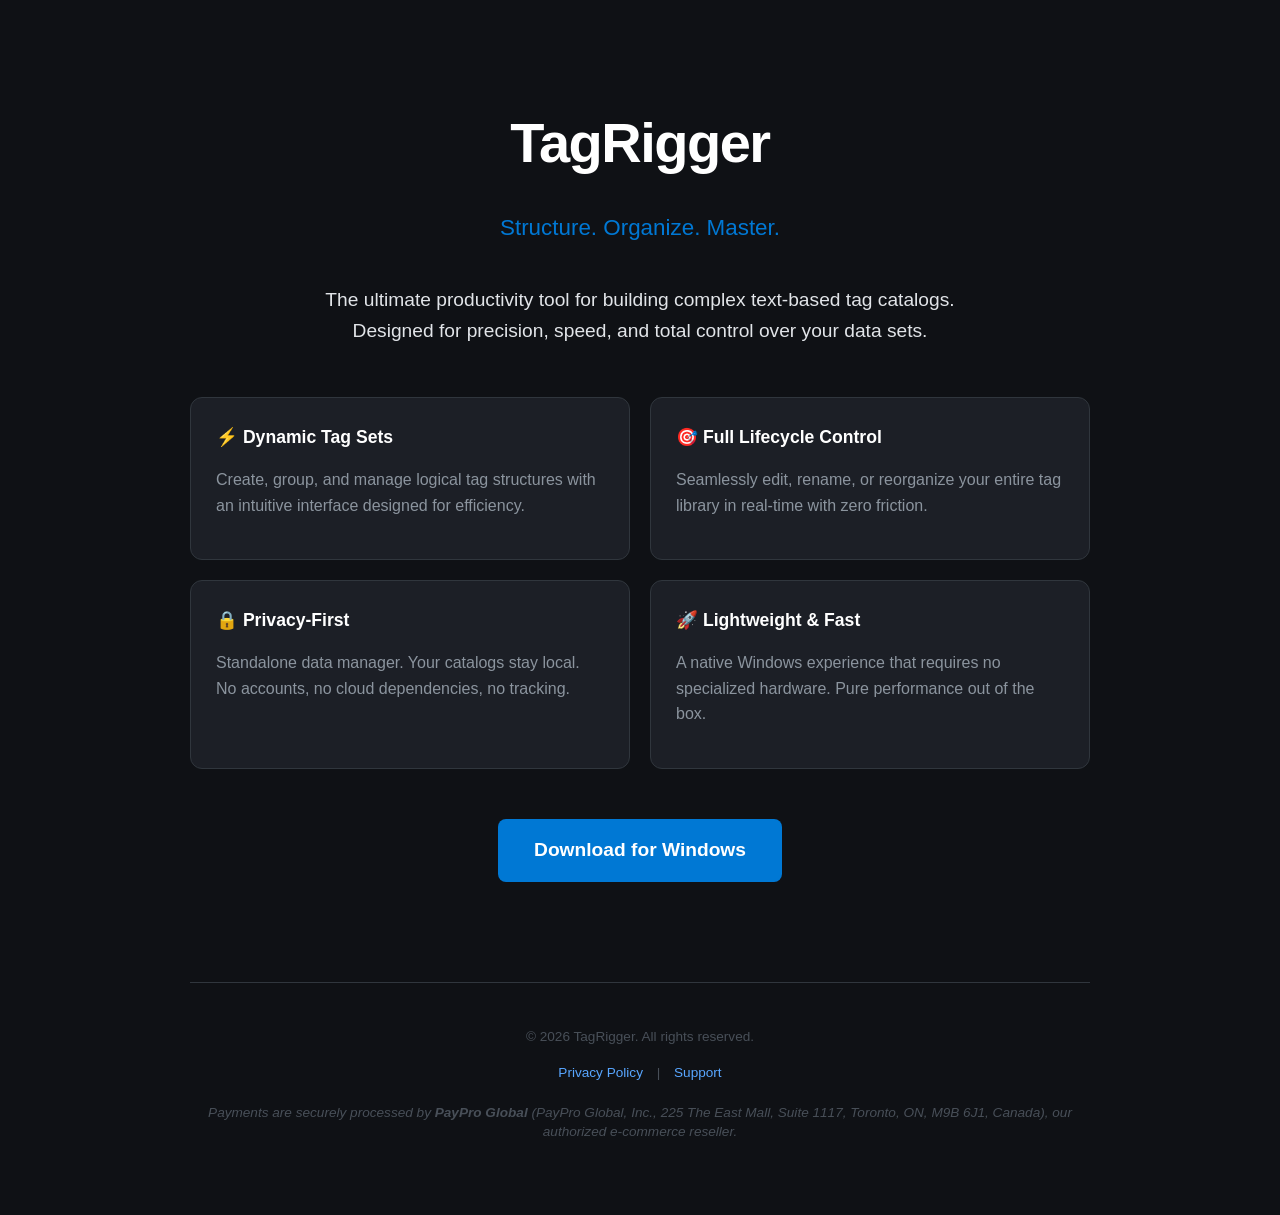
==== index.html @ 4c2f1343 "Update index.html" ====
<!DOCTYPE html>
<html lang="en">
<head>
    <meta charset="UTF-8">
    <meta name="viewport" content="width=device-width, initial-scale=1.0">
    <title>TagRigger | Professional Tag Management Tool</title>
    <style>
        :root {
            --bg-color: #0f1115; /* Глубокий темный */
            --card-bg: #1c1f26;
            --border-color: #30363d;
            --text-main: #8b949e;
            --text-bright: #ffffff;
            --accent-blue: #0078D4; /* Цвет из вашего приложения */
        }

        body { 
            font-family: -apple-system, BlinkMacSystemFont, "Segoe UI", Roboto, sans-serif; 
            background: var(--bg-color); 
            color: var(--text-main); 
            line-height: 1.6; 
            margin: 0; 
            padding: 0; 
        }
        .container { max-width: 900px; margin: 0 auto; padding: 60px 20px; text-align: center; }
        
        h1 { font-size: 3.5rem; margin-bottom: 10px; color: var(--text-bright); letter-spacing: -1.5px; }
        .tagline { font-size: 1.4rem; color: var(--accent-blue); margin-bottom: 40px; font-weight: 300; }
        
        .main-description { font-size: 1.2rem; margin-bottom: 50px; color: #e1e4e8; max-width: 700px; margin-left: auto; margin-right: auto; }

        .features { display: grid; grid-template-columns: 1fr 1fr; gap: 20px; text-align: left; margin-bottom: 50px; }
        .feature-card { background: var(--card-bg); padding: 25px; border-radius: 12px; border: 1px solid var(--border-color); }
        .feature-card strong { color: var(--text-bright); display: block; margin-bottom: 10px; font-size: 1.1rem; }

        .btn { background: var(--accent-blue); color: white; padding: 16px 36px; text-decoration: none; border-radius: 8px; font-weight: bold; font-size: 1.2rem; display: inline-block; transition: transform 0.2s, background 0.2s; }
        .btn:hover { background: #0086ed; transform: translateY(-2px); }

        footer { margin-top: 100px; padding-top: 30px; border-top: 1px solid var(--border-color); font-size: 0.85rem; color: #484f58; }
        footer a { color: #58a6ff; text-decoration: none; margin: 0 10px; }
        .reseller-info { margin-top: 20px; font-style: italic; line-height: 1.4; }
    </style>
</head>
<body>
    <div class="container">
        <h1>TagRigger</h1>
        <p class="tagline">Structure. Organize. Master.</p>
        
        <p class="main-description">
            The ultimate productivity tool for building complex text-based tag catalogs. 
            Designed for precision, speed, and total control over your data sets.
        </p>

        <div class="features">
            <div class="feature-card">
                <strong>⚡ Dynamic Tag Sets</strong>
                <p>Create, group, and manage logical tag structures with an intuitive interface designed for efficiency.</p>
            </div>
            <div class="feature-card">
                <strong>🎯 Full Lifecycle Control</strong>
                <p>Seamlessly edit, rename, or reorganize your entire tag library in real-time with zero friction.</p>
            </div>
            <div class="feature-card">
                <strong>🔒 Privacy-First</strong>
                <p>Standalone data manager. Your catalogs stay local. No accounts, no cloud dependencies, no tracking.</p>
            </div>
            <div class="feature-card">
                <strong>🚀 Lightweight & Fast</strong>
                <p>A native Windows experience that requires no specialized hardware. Pure performance out of the box.</p>
            </div>
        </div>

        <a href="#" class="btn">Download for Windows</a>

        <footer>
            <p>&copy; 2026 TagRigger. All rights reserved.</p>
            <p>
                <a href="privacy.html">Privacy Policy</a> | 
                <a href="mailto:support@tagrigger.com">Support</a>
            </p>
            <p class="reseller-info">
                Payments are securely processed by <strong>PayPro Global</strong> (PayPro Global, Inc., 225 The East Mall, Suite 1117, Toronto, ON, M9B 6J1, Canada), our authorized e-commerce reseller.
            </p>
        </footer>
    </div>
</body>
</html>
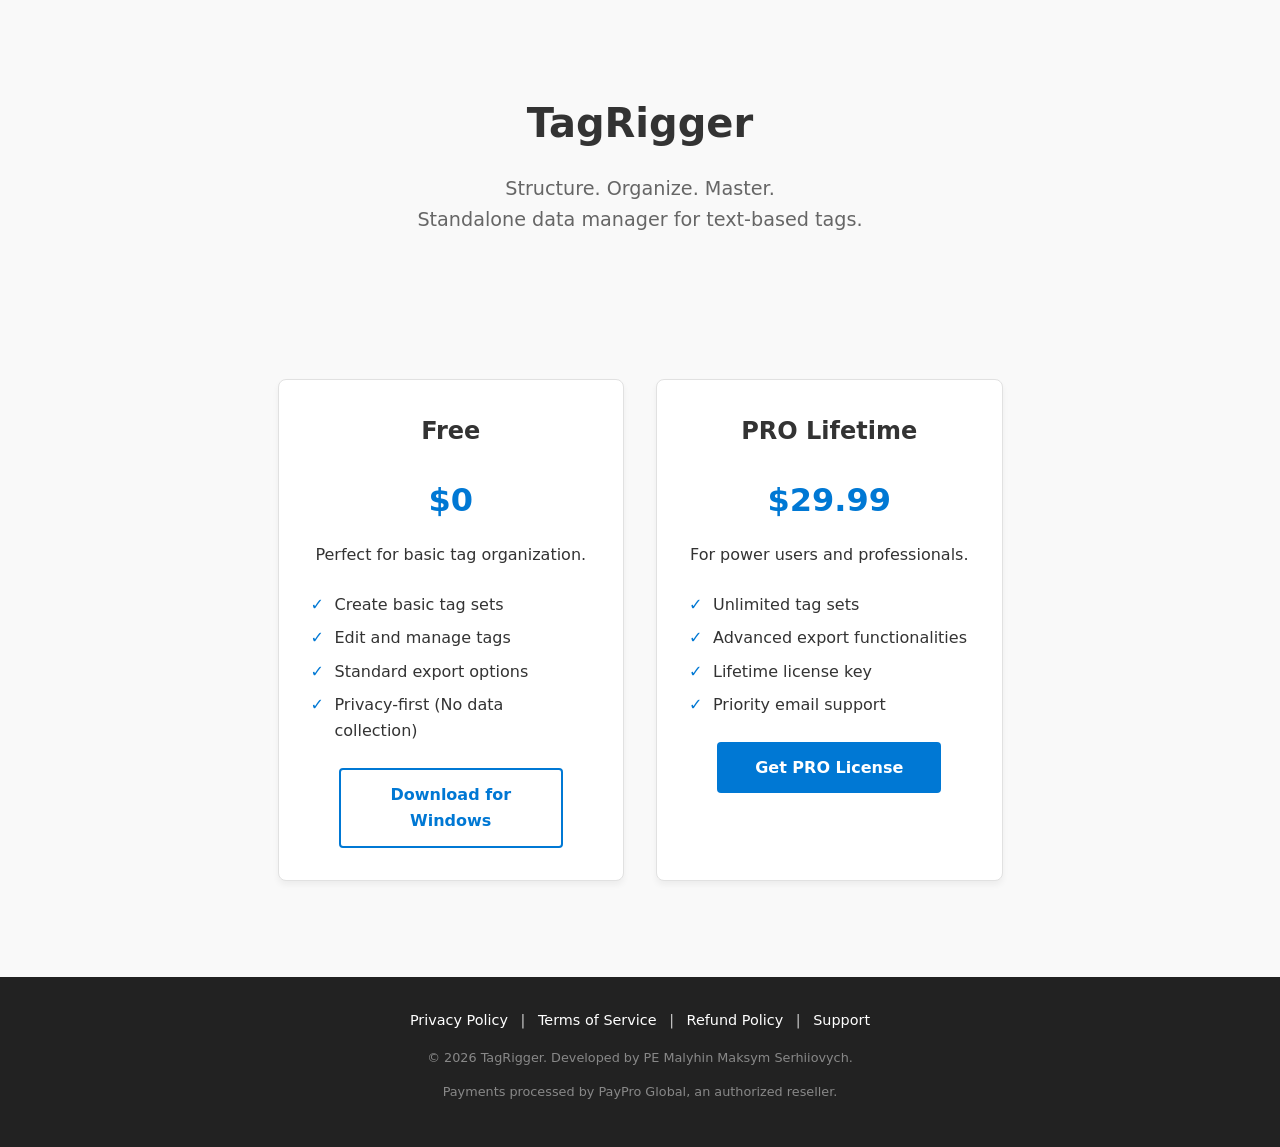
==== commit 2fd7d597: "Update index.html" ====
--- a/index.html
+++ b/index.html
@@ -3,85 +3,58 @@
 <head>
     <meta charset="UTF-8">
     <meta name="viewport" content="width=device-width, initial-scale=1.0">
-    <title>TagRigger | Professional Tag Management Tool</title>
-    <style>
-        :root {
-            --bg-color: #0f1115; /* Глубокий темный */
-            --card-bg: #1c1f26;
-            --border-color: #30363d;
-            --text-main: #8b949e;
-            --text-bright: #ffffff;
-            --accent-blue: #0078D4; /* Цвет из вашего приложения */
-        }
-
-        body { 
-            font-family: -apple-system, BlinkMacSystemFont, "Segoe UI", Roboto, sans-serif; 
-            background: var(--bg-color); 
-            color: var(--text-main); 
-            line-height: 1.6; 
-            margin: 0; 
-            padding: 0; 
-        }
-        .container { max-width: 900px; margin: 0 auto; padding: 60px 20px; text-align: center; }
-        
-        h1 { font-size: 3.5rem; margin-bottom: 10px; color: var(--text-bright); letter-spacing: -1.5px; }
-        .tagline { font-size: 1.4rem; color: var(--accent-blue); margin-bottom: 40px; font-weight: 300; }
-        
-        .main-description { font-size: 1.2rem; margin-bottom: 50px; color: #e1e4e8; max-width: 700px; margin-left: auto; margin-right: auto; }
-
-        .features { display: grid; grid-template-columns: 1fr 1fr; gap: 20px; text-align: left; margin-bottom: 50px; }
-        .feature-card { background: var(--card-bg); padding: 25px; border-radius: 12px; border: 1px solid var(--border-color); }
-        .feature-card strong { color: var(--text-bright); display: block; margin-bottom: 10px; font-size: 1.1rem; }
-
-        .btn { background: var(--accent-blue); color: white; padding: 16px 36px; text-decoration: none; border-radius: 8px; font-weight: bold; font-size: 1.2rem; display: inline-block; transition: transform 0.2s, background 0.2s; }
-        .btn:hover { background: #0086ed; transform: translateY(-2px); }
-
-        footer { margin-top: 100px; padding-top: 30px; border-top: 1px solid var(--border-color); font-size: 0.85rem; color: #484f58; }
-        footer a { color: #58a6ff; text-decoration: none; margin: 0 10px; }
-        .reseller-info { margin-top: 20px; font-style: italic; line-height: 1.4; }
-    </style>
+    <title>TagRigger - Professional Tag Management</title>
+    <link rel="stylesheet" href="style.css">
 </head>
 <body>
+
+    <header>
+        <h1>TagRigger</h1>
+        <p class="subtitle">Structure. Organize. Master.<br>Standalone data manager for text-based tags.</p>
+    </header>
+
     <div class="container">
-        <h1>TagRigger</h1>
-        <p class="tagline">Structure. Organize. Master.</p>
-        
-        <p class="main-description">
-            The ultimate productivity tool for building complex text-based tag catalogs. 
-            Designed for precision, speed, and total control over your data sets.
-        </p>
+        <div class="pricing">
+            <div class="card">
+                <h3>Free</h3>
+                <div class="price">$0</div>
+                <p>Perfect for basic tag organization.</p>
+                <ul class="features">
+                    <li>Create basic tag sets</li>
+                    <li>Edit and manage tags</li>
+                    <li>Standard export options</li>
+                    <li>Privacy-first (No data collection)</li>
+                </ul>
+                <a href="#" class="btn btn-outline">Download for Windows</a>
+            </div>
 
-        <div class="features">
-            <div class="feature-card">
-                <strong>⚡ Dynamic Tag Sets</strong>
-                <p>Create, group, and manage logical tag structures with an intuitive interface designed for efficiency.</p>
-            </div>
-            <div class="feature-card">
-                <strong>🎯 Full Lifecycle Control</strong>
-                <p>Seamlessly edit, rename, or reorganize your entire tag library in real-time with zero friction.</p>
-            </div>
-            <div class="feature-card">
-                <strong>🔒 Privacy-First</strong>
-                <p>Standalone data manager. Your catalogs stay local. No accounts, no cloud dependencies, no tracking.</p>
-            </div>
-            <div class="feature-card">
-                <strong>🚀 Lightweight & Fast</strong>
-                <p>A native Windows experience that requires no specialized hardware. Pure performance out of the box.</p>
+            <div class="card">
+                <h3>PRO Lifetime</h3>
+                <div class="price">$29.99</div>
+                <p>For power users and professionals.</p>
+                <ul class="features">
+                    <li>Unlimited tag sets</li>
+                    <li>Advanced export functionalities</li>
+                    <li>Lifetime license key</li>
+                    <li>Priority email support</li>
+                </ul>
+                <a href="mailto:support@tagrigger.com?subject=Pre-order PRO" class="btn">Get PRO License</a>
             </div>
         </div>
+    </div>
 
-        <a href="#" class="btn">Download for Windows</a>
+    <footer>
+        <div>
+            <a href="privacy.html">Privacy Policy</a> | 
+            <a href="terms.html">Terms of Service</a> | 
+            <a href="refund.html">Refund Policy</a> | 
+            <a href="mailto:support@tagrigger.com">Support</a>
+        </div>
+        <div class="footer-legal">
+            <p>&copy; 2026 TagRigger. Developed by PE Malyhin Maksym Serhiiovych.</p>
+            <p>Payments processed by PayPro Global, an authorized reseller.</p>
+        </div>
+    </footer>
 
-        <footer>
-            <p>&copy; 2026 TagRigger. All rights reserved.</p>
-            <p>
-                <a href="privacy.html">Privacy Policy</a> | 
-                <a href="mailto:support@tagrigger.com">Support</a>
-            </p>
-            <p class="reseller-info">
-                Payments are securely processed by <strong>PayPro Global</strong> (PayPro Global, Inc., 225 The East Mall, Suite 1117, Toronto, ON, M9B 6J1, Canada), our authorized e-commerce reseller.
-            </p>
-        </footer>
-    </div>
 </body>
 </html>
--- a/style.css
+++ b/style.css
@@ -0,0 +1,161 @@
+:root {
+    --primary-color: #0078D4; /* Цвет в стиле Microsoft */
+    --primary-hover: #005A9E;
+    --text-main: #333333;
+    --text-muted: #666666;
+    --bg-color: #f9f9f9;
+    --bg-card: #ffffff;
+    --border-color: #e1e1e1;
+}
+
+body {
+    font-family: 'Segoe UI', system-ui, -apple-system, sans-serif;
+    color: var(--text-main);
+    background-color: var(--bg-color);
+    line-height: 1.6;
+    margin: 0;
+    padding: 0;
+    display: flex;
+    flex-direction: column;
+    min-height: 100vh;
+}
+
+header {
+    text-align: center;
+    padding: 4rem 2rem 2rem;
+}
+
+h1 {
+    font-size: 2.5rem;
+    margin-bottom: 0.5rem;
+}
+
+h2 {
+    font-size: 1.8rem;
+    margin-top: 2rem;
+}
+
+.subtitle {
+    font-size: 1.2rem;
+    color: var(--text-muted);
+    margin-bottom: 2rem;
+}
+
+.container {
+    max-width: 900px;
+    margin: 0 auto;
+    padding: 2rem;
+    flex: 1;
+}
+
+/* Блок Pricing */
+.pricing {
+    display: flex;
+    gap: 2rem;
+    justify-content: center;
+    flex-wrap: wrap;
+    margin-top: 3rem;
+}
+
+.card {
+    background: var(--bg-card);
+    border: 1px solid var(--border-color);
+    border-radius: 8px;
+    padding: 2rem;
+    flex: 1;
+    min-width: 280px;
+    max-width: 400px;
+    box-shadow: 0 4px 6px rgba(0,0,0,0.05);
+    text-align: center;
+}
+
+.card h3 {
+    margin-top: 0;
+    font-size: 1.5rem;
+}
+
+.price {
+    font-size: 2rem;
+    font-weight: bold;
+    margin: 1rem 0;
+    color: var(--primary-color);
+}
+
+.features {
+    list-style: none;
+    padding: 0;
+    margin: 1.5rem 0;
+    text-align: left;
+}
+
+.features li {
+    margin-bottom: 0.5rem;
+    padding-left: 1.5rem;
+    position: relative;
+}
+
+.features li::before {
+    content: "✓";
+    color: var(--primary-color);
+    position: absolute;
+    left: 0;
+    font-weight: bold;
+}
+
+.btn {
+    display: inline-block;
+    background-color: var(--primary-color);
+    color: white;
+    padding: 0.8rem 1.5rem;
+    text-decoration: none;
+    border-radius: 4px;
+    font-weight: bold;
+    transition: background 0.3s;
+    width: 80%;
+    box-sizing: border-box;
+}
+
+.btn:hover {
+    background-color: var(--primary-hover);
+}
+
+.btn-outline {
+    background-color: transparent;
+    color: var(--primary-color);
+    border: 2px solid var(--primary-color);
+}
+
+.btn-outline:hover {
+    background-color: var(--primary-color);
+    color: white;
+}
+
+/* Юридические страницы */
+.legal-content h2 { margin-top: 2rem; }
+.legal-content p { margin-bottom: 1rem; }
+
+/* Футер */
+footer {
+    background-color: #222;
+    color: #ccc;
+    text-align: center;
+    padding: 2rem;
+    margin-top: 4rem;
+    font-size: 0.9rem;
+}
+
+footer a {
+    color: #fff;
+    text-decoration: none;
+    margin: 0 0.5rem;
+}
+
+footer a:hover {
+    text-decoration: underline;
+}
+
+.footer-legal {
+    margin-top: 1rem;
+    font-size: 0.8rem;
+    color: #888;
+}
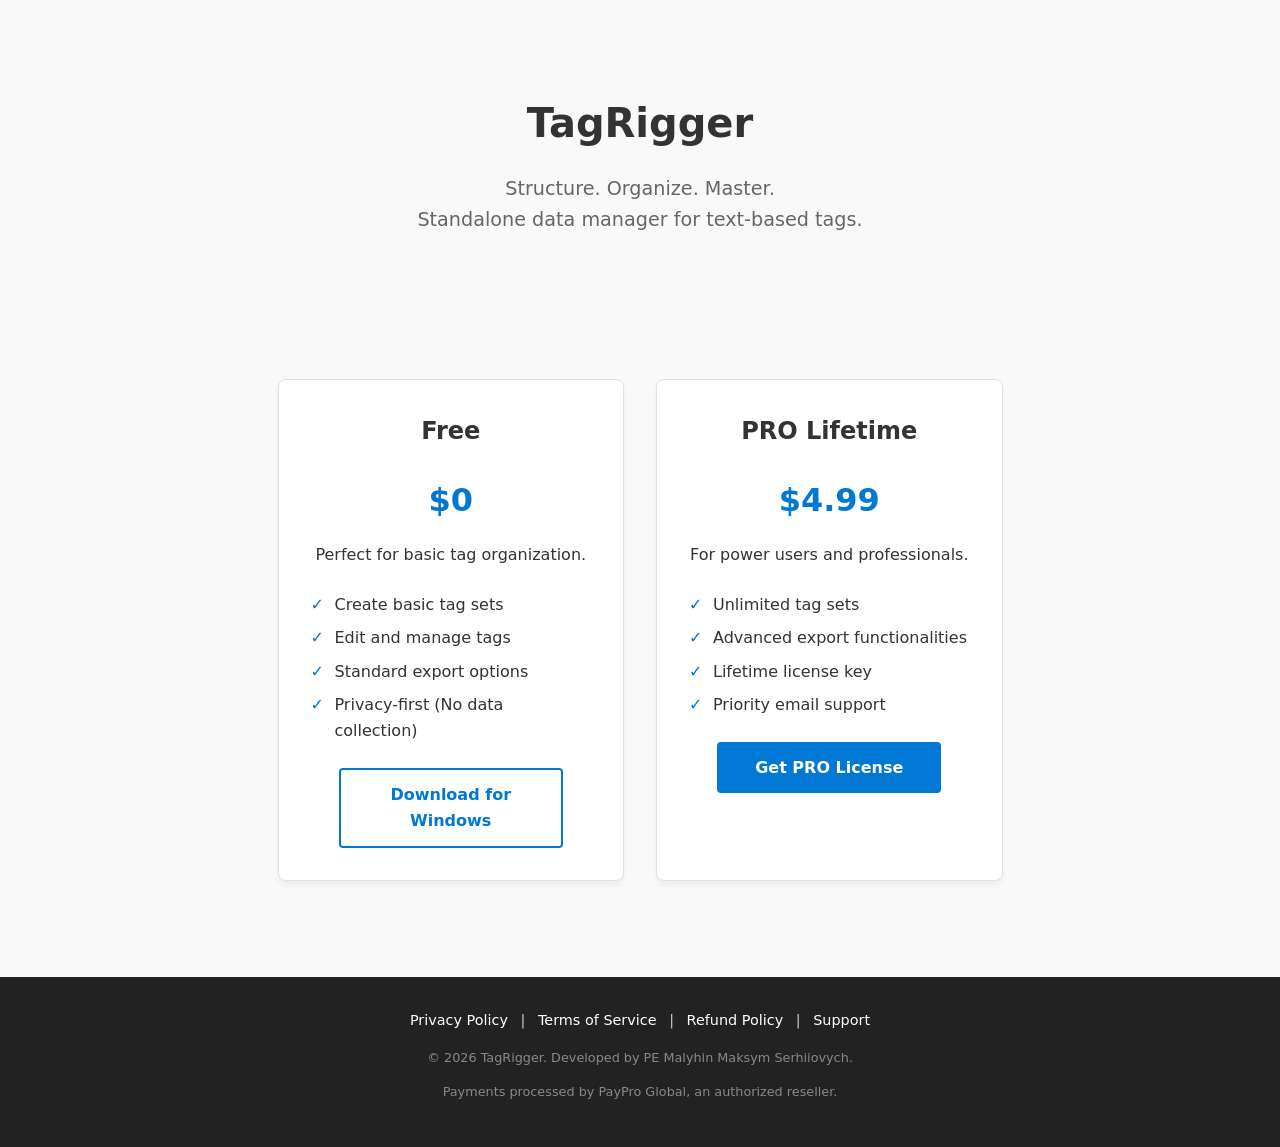
==== commit f66c7457: "Update index.html" ====
--- a/index.html
+++ b/index.html
@@ -30,7 +30,7 @@
 
             <div class="card">
                 <h3>PRO Lifetime</h3>
-                <div class="price">$29.99</div>
+                <div class="price">$4.99</div>
                 <p>For power users and professionals.</p>
                 <ul class="features">
                     <li>Unlimited tag sets</li>
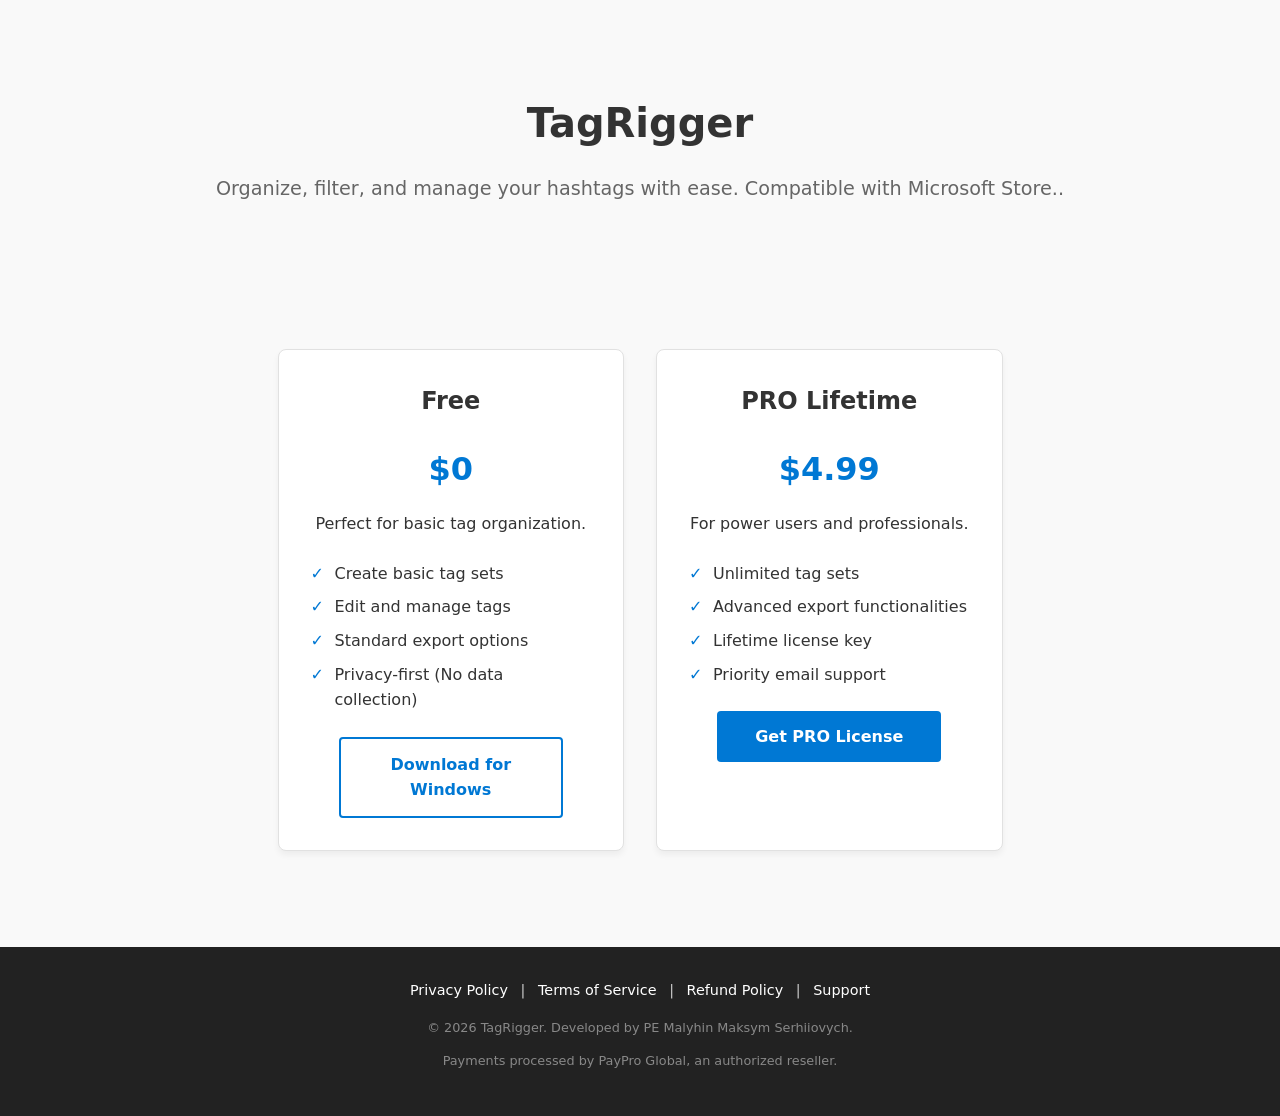
==== commit f74bdbf1: "Update index.html" ====
--- a/index.html
+++ b/index.html
@@ -10,7 +10,7 @@
 
     <header>
         <h1>TagRigger</h1>
-        <p class="subtitle">Structure. Organize. Master.<br>Standalone data manager for text-based tags.</p>
+        <p class="subtitle">Organize, filter, and manage your hashtags with ease. Compatible with Microsoft Store..</p>
     </header>
 
     <div class="container">
@@ -38,7 +38,7 @@
                     <li>Lifetime license key</li>
                     <li>Priority email support</li>
                 </ul>
-                <a href="mailto:support@tagrigger.com?subject=Pre-order PRO" class="btn">Get PRO License</a>
+                <a href="https://store.payproglobal.com/checkout?products[1][id]=131465" class="btn">Get PRO License</a>
             </div>
         </div>
     </div>
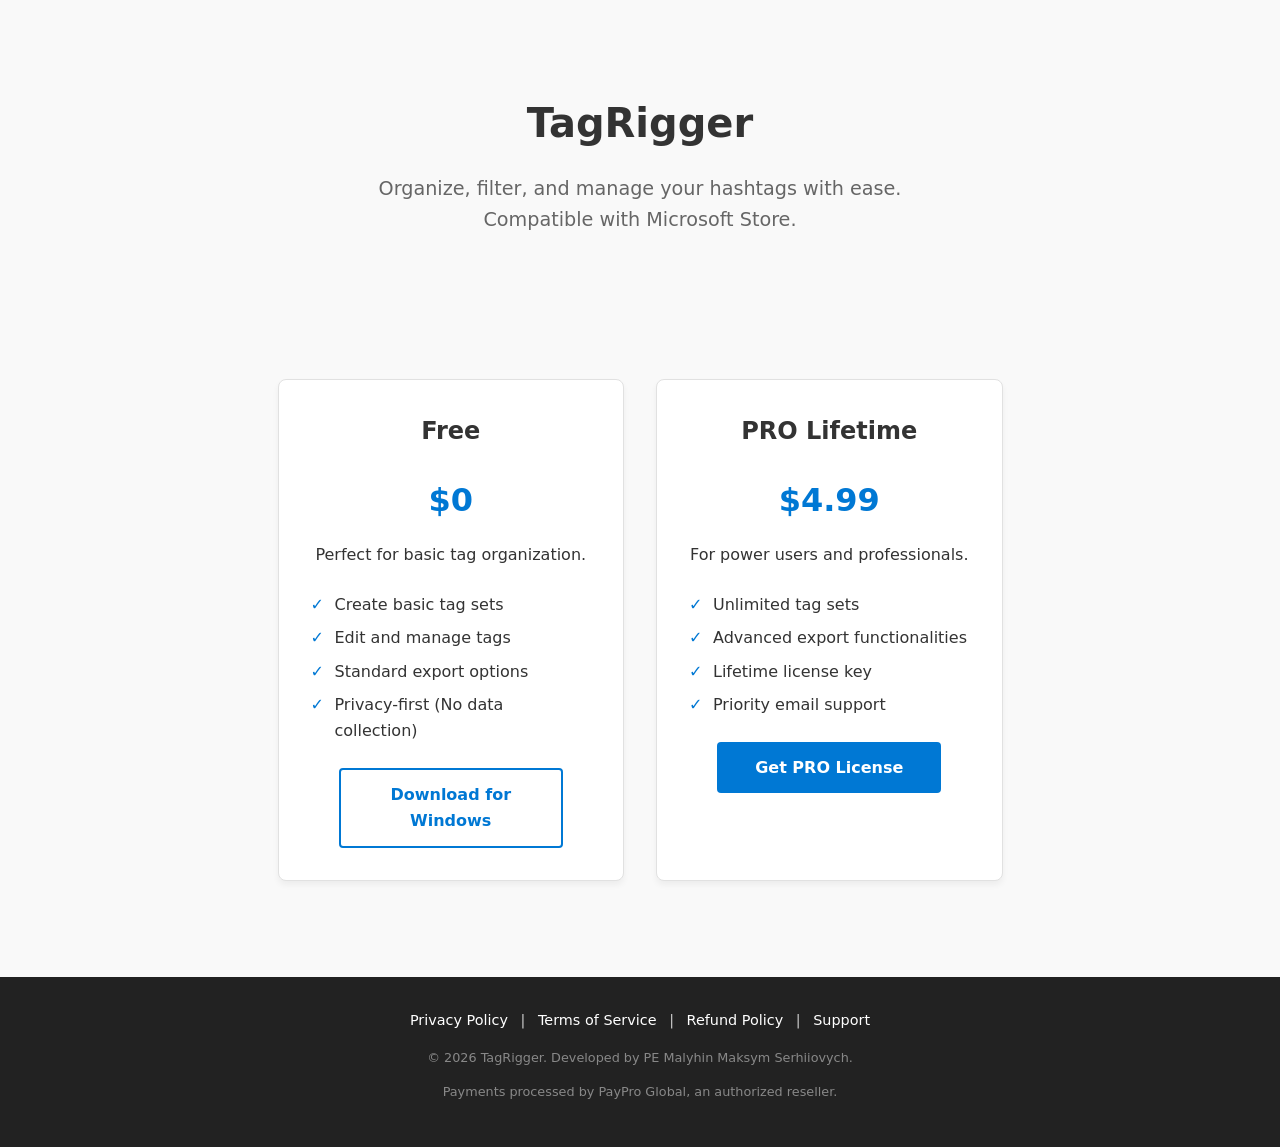
==== commit 956b1de1: "Update index.html" ====
--- a/index.html
+++ b/index.html
@@ -10,7 +10,8 @@
 
     <header>
         <h1>TagRigger</h1>
-        <p class="subtitle">Organize, filter, and manage your hashtags with ease. Compatible with Microsoft Store..</p>
+        <p class="subtitle">Organize, filter, and manage your hashtags with ease.<br> 
+            Compatible with Microsoft Store.</p>
     </header>
 
     <div class="container">
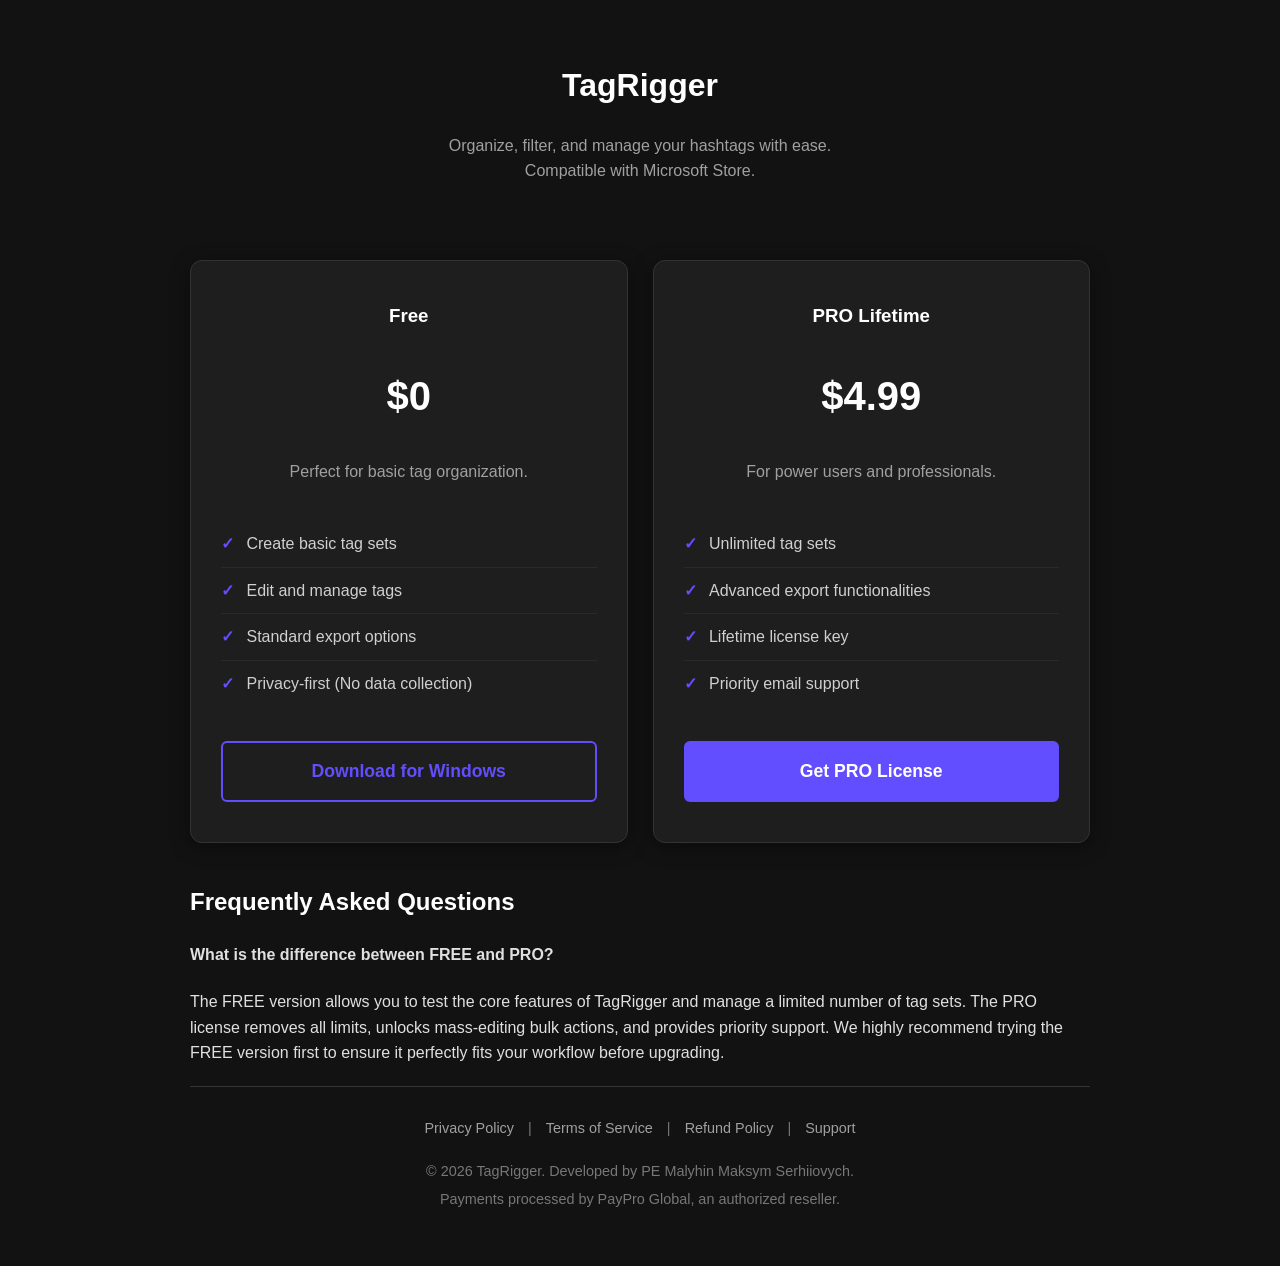
==== commit 82610629: "Update index.html" ====
--- a/index.html
+++ b/index.html
@@ -39,17 +39,25 @@
                     <li>Lifetime license key</li>
                     <li>Priority email support</li>
                 </ul>
-                <a href="https://store.payproglobal.com/checkout?products[1][id]=131465" class="btn">Get PRO License</a>
+<a href="https://store.payproglobal.com/checkout?products[1][id]=131465" class="btn">Get PRO License</a>
             </div>
         </div>
     </div>
 
+    <div class="faq-section">
+        <h2>Frequently Asked Questions</h2>
+        
+        <div class="faq-item">
+            <h4>What is the difference between FREE and PRO?</h4>
+            <p>The FREE version allows you to test the core features of TagRigger and manage a limited number of tag sets. The PRO license removes all limits, unlocks mass-editing bulk actions, and provides priority support. We highly recommend trying the FREE version first to ensure it perfectly fits your workflow before upgrading.</p>
+        </div>
+    </div>
     <footer>
         <div>
             <a href="privacy.html">Privacy Policy</a> | 
             <a href="terms.html">Terms of Service</a> | 
             <a href="refund.html">Refund Policy</a> | 
-            <a href="mailto:support@tagrigger.com">Support</a>
+            <a href="contact.html">Support</a>
         </div>
         <div class="footer-legal">
             <p>&copy; 2026 TagRigger. Developed by PE Malyhin Maksym Serhiiovych.</p>
--- a/style.css
+++ b/style.css
@@ -1,161 +1,214 @@
-:root {
-    --primary-color: #0078D4; /* Цвет в стиле Microsoft */
-    --primary-hover: #005A9E;
-    --text-main: #333333;
-    --text-muted: #666666;
-    --bg-color: #f9f9f9;
-    --bg-card: #ffffff;
-    --border-color: #e1e1e1;
-}
+/* =========================================
+   Base Styles for TagRigger
+========================================= */
 
 body {
-    font-family: 'Segoe UI', system-ui, -apple-system, sans-serif;
-    color: var(--text-main);
-    background-color: var(--bg-color);
+    font-family: -apple-system, BlinkMacSystemFont, "Segoe UI", Roboto, Helvetica, Arial, sans-serif;
     line-height: 1.6;
-    margin: 0;
-    padding: 0;
+    color: #e0e0e0; /* Light text for dark theme */
+    background-color: #121212; /* Dark background matching the app */
+    max-width: 900px;
+    margin: 0 auto;
+    padding: 20px;
+}
+
+header {
+    text-align: center;
+    padding: 40px 0 20px;
+}
+
+h1, h2, h3 {
+    color: #ffffff;
+    margin-top: 0;
+}
+
+h1 a {
+    color: #ffffff;
+    text-decoration: none;
+}
+
+.subtitle {
+    color: #a0a0a0;
+    margin-top: 0;
+}
+
+/* Links */
+a {
+    color: #634EFF; /* TagRigger brand purple */
+    text-decoration: none;
+    transition: color 0.2s ease;
+}
+
+a:hover {
+    text-decoration: underline;
+    color: #7b68ee;
+}
+
+/* =========================================
+   Standard Content Pages (Privacy, Contact)
+========================================= */
+
+.content {
+    background: #1e1e1e;
+    padding: 40px;
+    border-radius: 10px;
+    box-shadow: 0 4px 15px rgba(0,0,0,0.3);
+    margin-bottom: 40px;
+}
+
+.contact-box {
+    background: #2a2a2a;
+    border-left: 4px solid #634EFF;
+    padding: 20px;
+    margin: 25px 0;
+    border-radius: 4px;
+}
+
+.contact-box p {
+    margin: 5px 0;
+}
+
+.email-link {
+    font-size: 1.2em;
+    font-weight: bold;
+}
+
+/* =========================================
+   Pricing Section (Main Page)
+========================================= */
+
+.container {
+    width: 100%;
+}
+
+.pricing {
+    display: flex;
+    gap: 25px;
+    justify-content: center;
+    margin: 40px 0;
+}
+
+.card {
+    flex: 1; /* Makes both columns equal width */
+    background: #1e1e1e;
+    padding: 40px 30px;
+    border-radius: 12px;
+    border: 1px solid #333;
+    text-align: center;
     display: flex;
     flex-direction: column;
-    min-height: 100vh;
-}
-
-header {
-    text-align: center;
-    padding: 4rem 2rem 2rem;
-}
-
-h1 {
-    font-size: 2.5rem;
-    margin-bottom: 0.5rem;
-}
-
-h2 {
-    font-size: 1.8rem;
-    margin-top: 2rem;
-}
-
-.subtitle {
-    font-size: 1.2rem;
-    color: var(--text-muted);
-    margin-bottom: 2rem;
-}
-
-.container {
-    max-width: 900px;
-    margin: 0 auto;
-    padding: 2rem;
-    flex: 1;
-}
-
-/* Блок Pricing */
-.pricing {
-    display: flex;
-    gap: 2rem;
-    justify-content: center;
-    flex-wrap: wrap;
-    margin-top: 3rem;
-}
-
-.card {
-    background: var(--bg-card);
-    border: 1px solid var(--border-color);
-    border-radius: 8px;
-    padding: 2rem;
-    flex: 1;
-    min-width: 280px;
-    max-width: 400px;
-    box-shadow: 0 4px 6px rgba(0,0,0,0.05);
-    text-align: center;
-}
-
-.card h3 {
-    margin-top: 0;
-    font-size: 1.5rem;
-}
-
-.price {
-    font-size: 2rem;
-    font-weight: bold;
-    margin: 1rem 0;
-    color: var(--primary-color);
-}
-
+    box-shadow: 0 4px 20px rgba(0,0,0,0.4);
+}
+
+.card .price {
+    font-size: 2.5em;
+    font-weight: bold;
+    color: #ffffff;
+    margin: 15px 0;
+}
+
+.card p {
+    color: #a0a0a0;
+    margin-bottom: 20px;
+}
+
+/* Feature List with custom checkmarks */
 .features {
     list-style: none;
     padding: 0;
-    margin: 1.5rem 0;
     text-align: left;
+    margin-bottom: 35px;
+    flex-grow: 1; /* Pushes the button to the bottom */
 }
 
 .features li {
-    margin-bottom: 0.5rem;
-    padding-left: 1.5rem;
-    position: relative;
+    padding: 10px 0;
+    border-bottom: 1px solid #2a2a2a;
+    color: #d0d0d0;
+}
+
+.features li:last-child {
+    border-bottom: none;
 }
 
 .features li::before {
-    content: "✓";
-    color: var(--primary-color);
-    position: absolute;
-    left: 0;
-    font-weight: bold;
-}
+    content: "✓ ";
+    color: #634EFF;
+    font-weight: bold;
+    margin-right: 8px;
+}
+
+/* =========================================
+   Buttons
+========================================= */
 
 .btn {
-    display: inline-block;
-    background-color: var(--primary-color);
-    color: white;
-    padding: 0.8rem 1.5rem;
-    text-decoration: none;
-    border-radius: 4px;
-    font-weight: bold;
-    transition: background 0.3s;
-    width: 80%;
-    box-sizing: border-box;
+    display: block;
+    background: #634EFF;
+    color: #ffffff;
+    padding: 14px 25px;
+    border-radius: 6px;
+    text-decoration: none;
+    font-weight: bold;
+    font-size: 1.1em;
+    transition: all 0.3s ease;
+    border: 2px solid #634EFF;
+    margin-top: auto;
 }
 
 .btn:hover {
-    background-color: var(--primary-hover);
+    background: #7b68ee;
+    border-color: #7b68ee;
+    color: #ffffff;
+    text-decoration: none;
 }
 
 .btn-outline {
-    background-color: transparent;
-    color: var(--primary-color);
-    border: 2px solid var(--primary-color);
+    background: transparent;
+    color: #634EFF;
 }
 
 .btn-outline:hover {
-    background-color: var(--primary-color);
-    color: white;
-}
-
-/* Юридические страницы */
-.legal-content h2 { margin-top: 2rem; }
-.legal-content p { margin-bottom: 1rem; }
-
-/* Футер */
+    background: rgba(99, 78, 255, 0.1);
+    color: #7b68ee;
+}
+
+/* =========================================
+   Footer
+========================================= */
+
 footer {
-    background-color: #222;
-    color: #ccc;
     text-align: center;
-    padding: 2rem;
-    margin-top: 4rem;
-    font-size: 0.9rem;
+    font-size: 0.9em;
+    color: #777;
+    padding: 30px 0;
+    border-top: 1px solid #333;
+    margin-top: 20px;
 }
 
 footer a {
-    color: #fff;
-    text-decoration: none;
-    margin: 0 0.5rem;
+    color: #a0a0a0;
+    margin: 0 10px;
 }
 
 footer a:hover {
-    text-decoration: underline;
+    color: #ffffff;
 }
 
 .footer-legal {
-    margin-top: 1rem;
-    font-size: 0.8rem;
-    color: #888;
-}
+    margin-top: 20px;
+}
+
+.footer-legal p {
+    margin: 5px 0;
+}
+
+/* =========================================
+   Mobile Responsiveness
+========================================= */
+
+@media (max-width: 700px) {
+    .pricing {
+        flex-direction: column; /* Stack columns on small screens */
+    }
+}
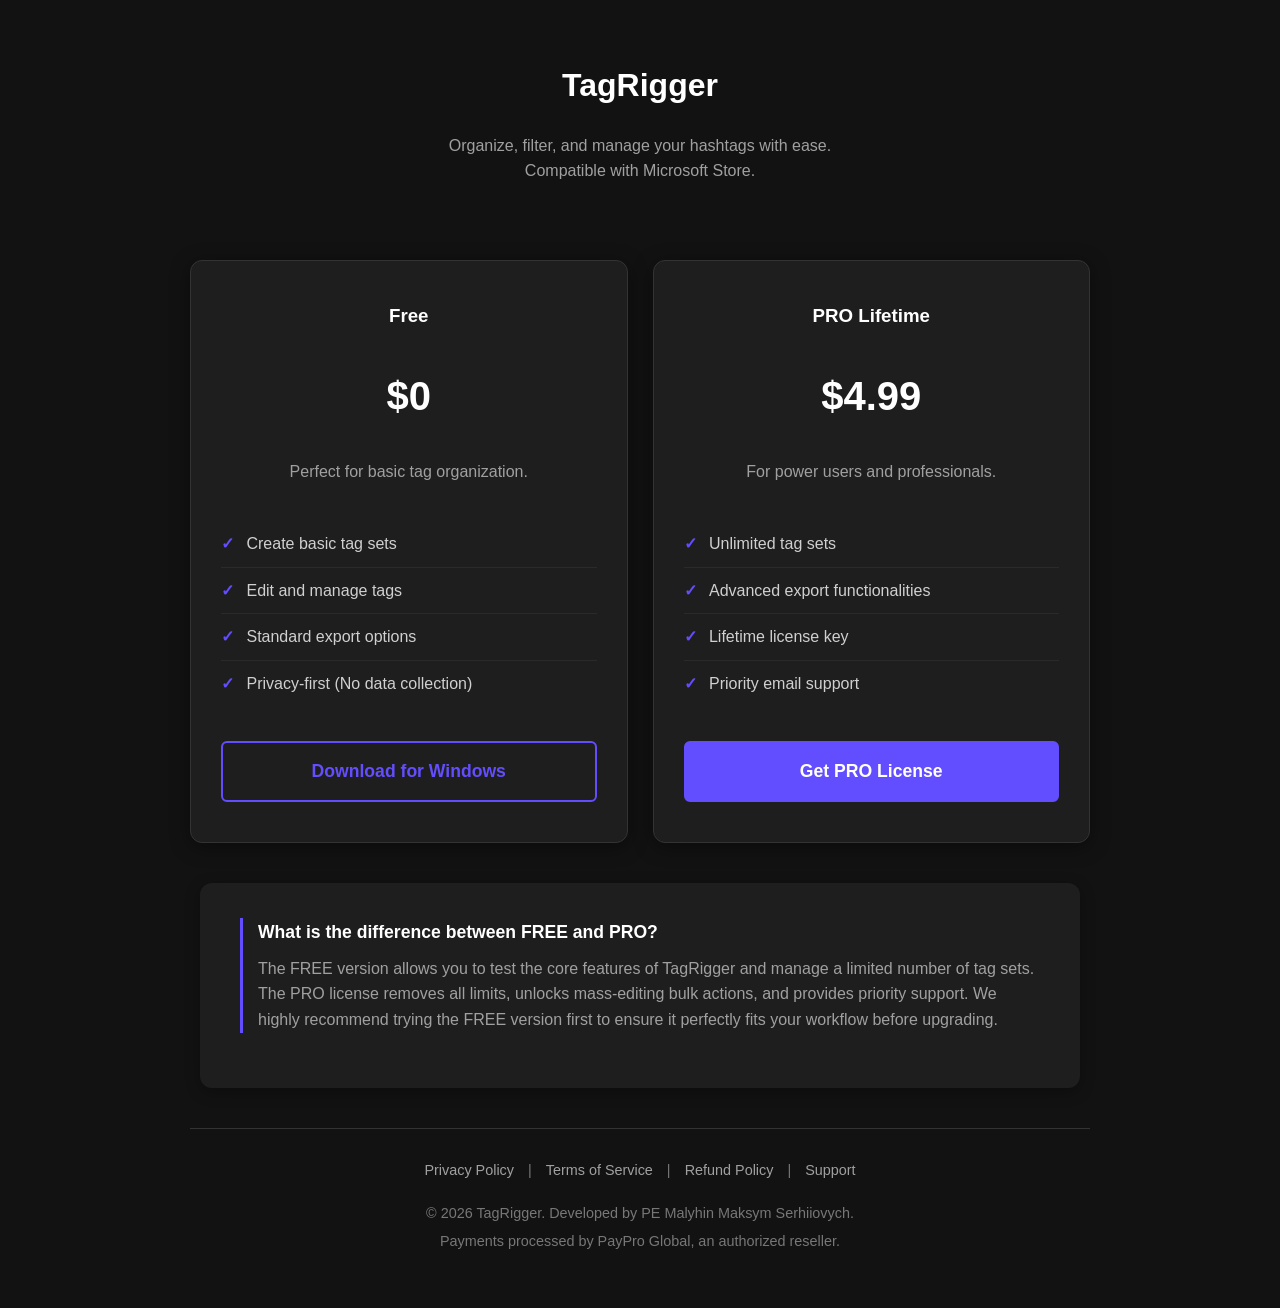
==== commit 9a4e32bc: "Update index.html" ====
--- a/index.html
+++ b/index.html
@@ -45,7 +45,6 @@
     </div>
 
     <div class="faq-section">
-        <h2>Frequently Asked Questions</h2>
         
         <div class="faq-item">
             <h4>What is the difference between FREE and PRO?</h4>
--- a/style.css
+++ b/style.css
@@ -5,8 +5,8 @@
 body {
     font-family: -apple-system, BlinkMacSystemFont, "Segoe UI", Roboto, Helvetica, Arial, sans-serif;
     line-height: 1.6;
-    color: #e0e0e0; /* Light text for dark theme */
-    background-color: #121212; /* Dark background matching the app */
+    color: #e0e0e0;
+    background-color: #121212;
     max-width: 900px;
     margin: 0 auto;
     padding: 20px;
@@ -34,7 +34,7 @@
 
 /* Links */
 a {
-    color: #634EFF; /* TagRigger brand purple */
+    color: #634EFF;
     text-decoration: none;
     transition: color 0.2s ease;
 }
@@ -89,7 +89,7 @@
 }
 
 .card {
-    flex: 1; /* Makes both columns equal width */
+    flex: 1;
     background: #1e1e1e;
     padding: 40px 30px;
     border-radius: 12px;
@@ -118,7 +118,7 @@
     padding: 0;
     text-align: left;
     margin-bottom: 35px;
-    flex-grow: 1; /* Pushes the button to the bottom */
+    flex-grow: 1;
 }
 
 .features li {
@@ -136,6 +136,44 @@
     color: #634EFF;
     font-weight: bold;
     margin-right: 8px;
+}
+
+/* =========================================
+   FAQ Section
+========================================= */
+
+.faq-section {
+    background: #1e1e1e;
+    padding: 35px 40px;
+    border-radius: 12px;
+    box-shadow: 0 4px 15px rgba(0,0,0,0.3);
+    margin: 0 auto 40px auto;
+    max-width: 800px;
+    text-align: left;
+}
+
+.faq-section h2 {
+    text-align: center;
+    margin-bottom: 30px;
+    color: #ffffff;
+}
+
+.faq-item {
+    margin-bottom: 20px;
+    border-left: 3px solid #634EFF;
+    padding-left: 15px;
+}
+
+.faq-item h4 {
+    color: #ffffff;
+    margin-top: 0;
+    margin-bottom: 10px;
+    font-size: 1.1em;
+}
+
+.faq-item p {
+    color: #a0a0a0;
+    margin: 0;
 }
 
 /* =========================================
@@ -209,6 +247,10 @@
 
 @media (max-width: 700px) {
     .pricing {
-        flex-direction: column; /* Stack columns on small screens */
+        flex-direction: column;
     }
-}
+    
+    .faq-section {
+        padding: 25px 20px;
+    }
+}
